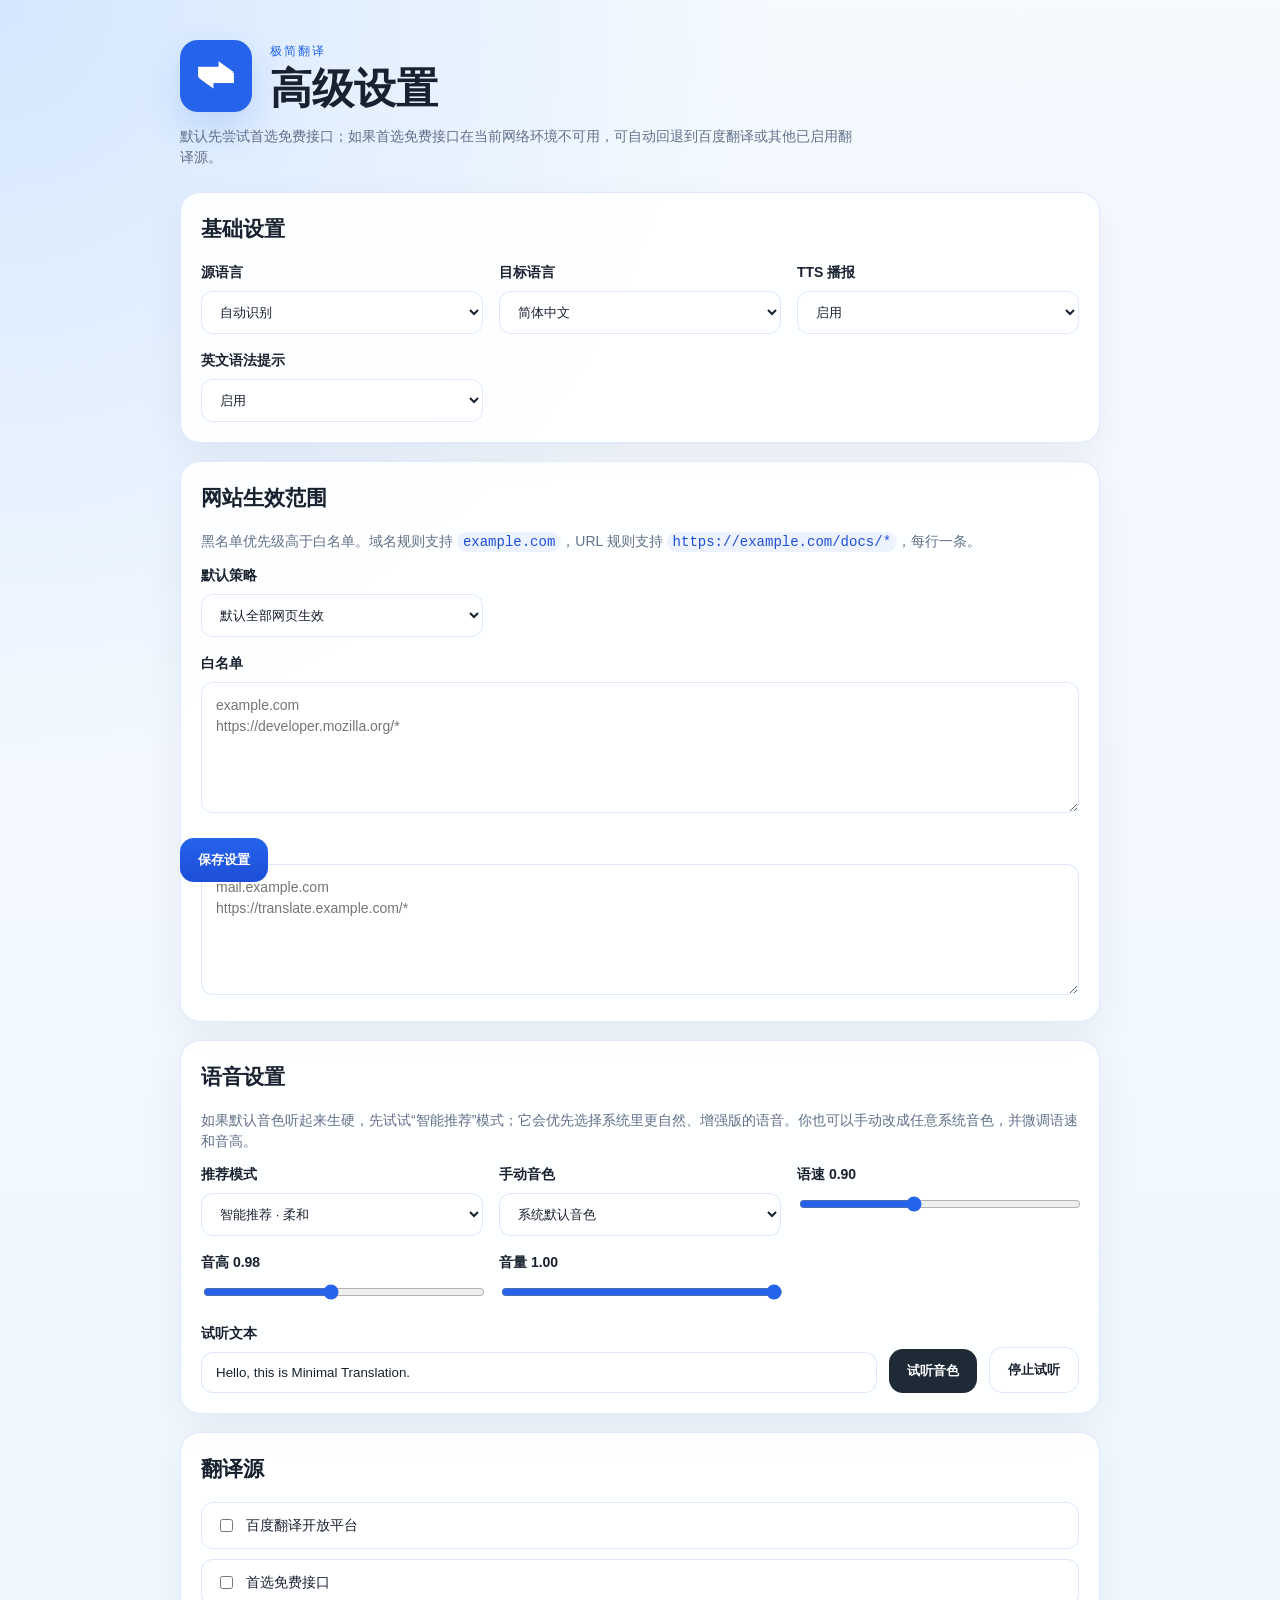
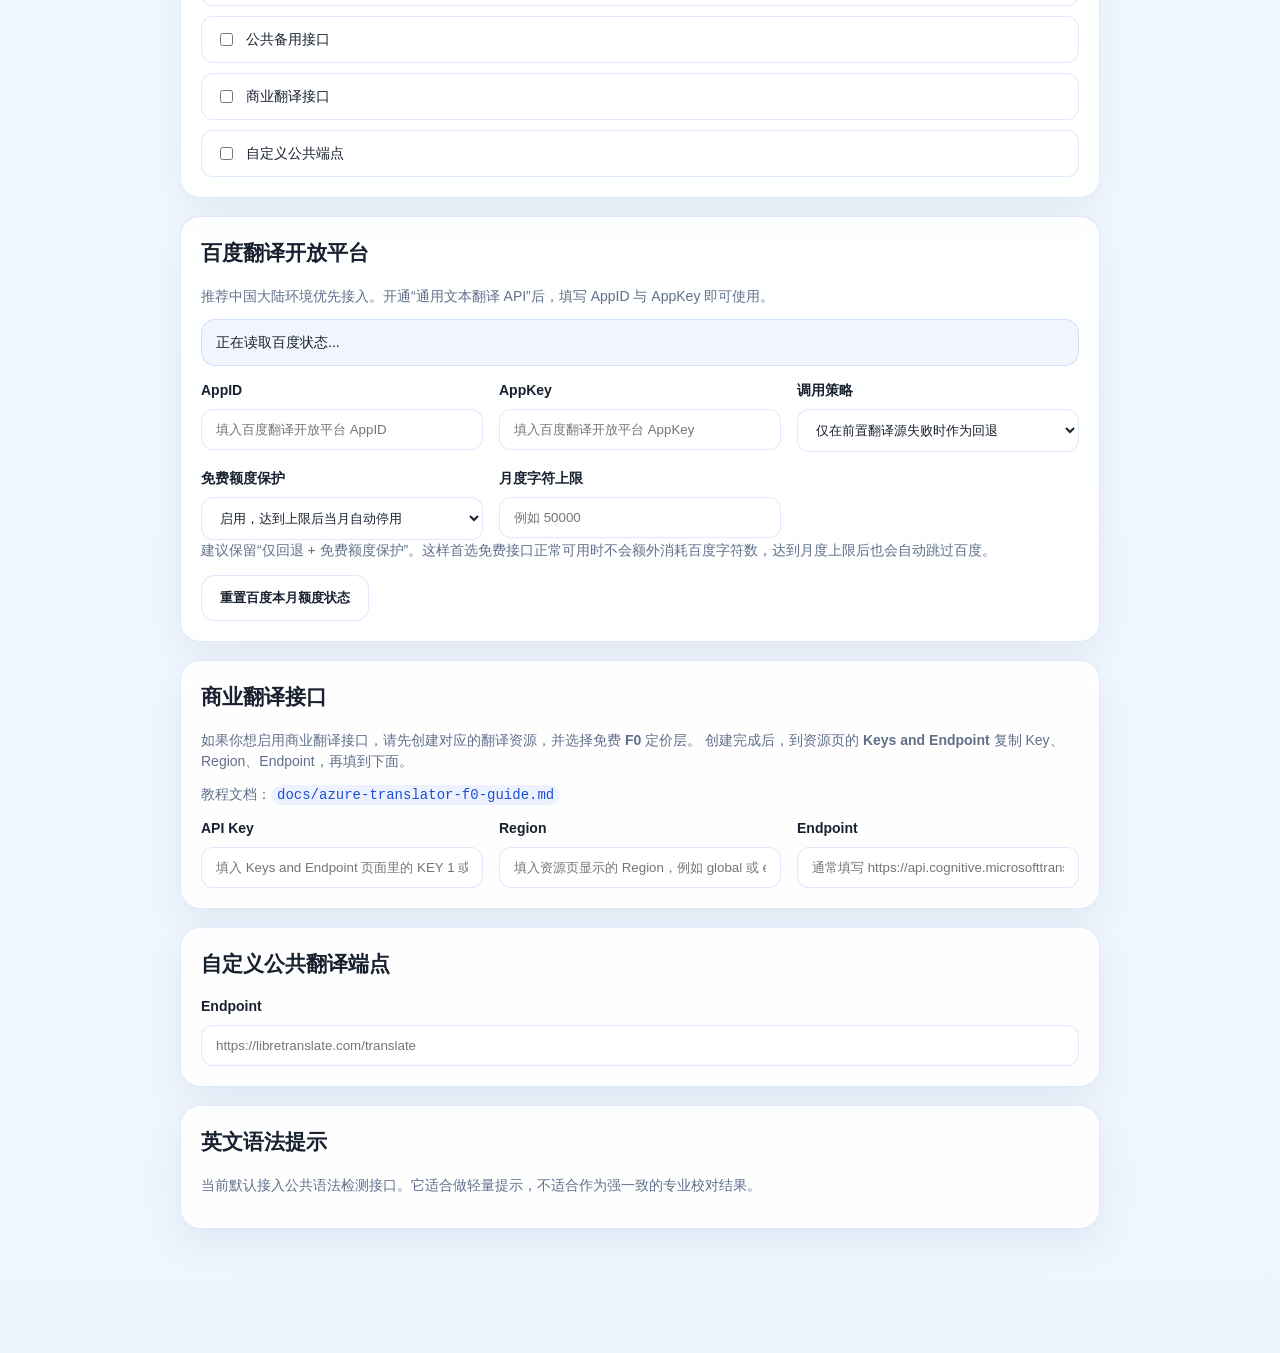
==== options.html @ 75d17de8 "Initial release" ====
<!doctype html>
<html lang="zh-CN">
  <head>
    <meta charset="UTF-8">
    <meta name="viewport" content="width=device-width, initial-scale=1.0">
    <title>极简翻译设置</title>
    <link rel="stylesheet" href="options.css">
  </head>
  <body>
    <main class="page">
      <section class="hero">
        <div class="hero-brand">
          <img class="hero-icon" src="assets/icons/icon-128.png" alt="极简翻译图标">
          <div class="hero-copy">
            <p class="eyebrow">极简翻译</p>
            <h1>高级设置</h1>
          </div>
        </div>
        <p>默认先尝试首选免费接口；如果首选免费接口在当前网络环境不可用，可自动回退到百度翻译或其他已启用翻译源。</p>
      </section>

      <section class="card">
        <h2>基础设置</h2>
        <div class="grid">
          <label class="field">
            <span>源语言</span>
            <select id="sourceLanguage">
              <option value="auto">自动识别</option>
              <option value="en">English</option>
              <option value="zh-CN">简体中文</option>
              <option value="ja">日本语</option>
              <option value="ko">한국어</option>
            </select>
          </label>

          <label class="field">
            <span>目标语言</span>
            <select id="targetLanguage">
              <option value="zh-CN">简体中文</option>
              <option value="en">English</option>
              <option value="ja">日本语</option>
              <option value="ko">한국어</option>
              <option value="fr">Français</option>
            </select>
          </label>

          <label class="field">
            <span>TTS 播报</span>
            <select id="ttsEnabled">
              <option value="true">启用</option>
              <option value="false">禁用</option>
            </select>
          </label>

          <label class="field">
            <span>英文语法提示</span>
            <select id="grammarHintsEnabled">
              <option value="true">启用</option>
              <option value="false">禁用</option>
            </select>
          </label>
        </div>
      </section>

      <section class="card">
        <h2>网站生效范围</h2>
        <p class="hint">
          黑名单优先级高于白名单。域名规则支持 <code>example.com</code>，URL 规则支持 <code>https://example.com/docs/*</code>，每行一条。
        </p>
        <div class="grid">
          <label class="field">
            <span>默认策略</span>
            <select id="siteAccessMode">
              <option value="all">默认全部网页生效</option>
              <option value="whitelist">仅白名单网页生效</option>
            </select>
          </label>
          <label class="field field-full">
            <span>白名单</span>
            <textarea id="siteWhitelist" rows="5" placeholder="example.com&#10;https://developer.mozilla.org/*"></textarea>
          </label>
          <label class="field field-full">
            <span>黑名单</span>
            <textarea id="siteBlacklist" rows="5" placeholder="mail.example.com&#10;https://translate.example.com/*"></textarea>
          </label>
        </div>
      </section>

      <section class="card">
        <h2>语音设置</h2>
        <p class="hint">如果默认音色听起来生硬，先试试“智能推荐”模式；它会优先选择系统里更自然、增强版的语音。你也可以手动改成任意系统音色，并微调语速和音高。</p>
        <div class="grid">
          <label class="field">
            <span>推荐模式</span>
            <select id="ttsVoiceMode">
              <option value="smart_soft">智能推荐 · 柔和</option>
              <option value="smart_natural">智能推荐 · 自然</option>
              <option value="smart_clear">智能推荐 · 清晰</option>
              <option value="smart_deep">智能推荐 · 沉稳</option>
              <option value="manual">手动指定音色</option>
            </select>
          </label>

          <label class="field">
            <span>手动音色</span>
            <select id="ttsVoiceName">
              <option value="">系统默认音色</option>
            </select>
          </label>

          <label class="field">
            <span>语速 <strong id="ttsRateValue">0.90</strong></span>
            <input id="ttsRate" type="range" min="0.7" max="1.2" step="0.01" value="0.90">
          </label>

          <label class="field">
            <span>音高 <strong id="ttsPitchValue">0.98</strong></span>
            <input id="ttsPitch" type="range" min="0.8" max="1.2" step="0.01" value="0.98">
          </label>

          <label class="field">
            <span>音量 <strong id="ttsVolumeValue">1.00</strong></span>
            <input id="ttsVolume" type="range" min="0.4" max="1.0" step="0.01" value="1.00">
          </label>
        </div>

        <div class="preview">
          <label class="field preview-field">
            <span>试听文本</span>
            <input id="ttsPreviewText" type="text" value="Hello, this is Minimal Translation.">
          </label>
          <button id="previewVoice" class="secondary" type="button">试听音色</button>
          <button id="stopPreview" class="ghost" type="button">停止试听</button>
        </div>
      </section>

      <section class="card">
        <h2>翻译源</h2>
        <div class="provider-list">
          <label class="provider"><input id="provider_baidu" type="checkbox"> <span>百度翻译开放平台</span></label>
          <label class="provider"><input id="provider_primary" type="checkbox"> <span>首选免费接口</span></label>
          <label class="provider"><input id="provider_mymemory" type="checkbox"> <span>公共备用接口</span></label>
          <label class="provider"><input id="provider_bing" type="checkbox"> <span>商业翻译接口</span></label>
          <label class="provider"><input id="provider_libre" type="checkbox"> <span>自定义公共端点</span></label>
        </div>
      </section>

      <section class="card">
        <h2>百度翻译开放平台</h2>
        <p class="hint">
          推荐中国大陆环境优先接入。开通“通用文本翻译 API”后，填写 AppID 与 AppKey 即可使用。
        </p>
        <div id="baiduStatus" class="provider-status" aria-live="polite">正在读取百度状态...</div>
        <div class="grid">
          <label class="field">
            <span>AppID</span>
            <input id="baiduAppId" type="text" placeholder="填入百度翻译开放平台 AppID">
          </label>
          <label class="field">
            <span>AppKey</span>
            <input id="baiduAppKey" type="password" placeholder="填入百度翻译开放平台 AppKey">
          </label>
          <label class="field">
            <span>调用策略</span>
            <select id="baiduFallbackOnly">
              <option value="true">仅在前置翻译源失败时作为回退</option>
              <option value="false">与其他翻译源一起参与请求</option>
            </select>
          </label>
          <label class="field">
            <span>免费额度保护</span>
            <select id="baiduFreeLimitEnabled">
              <option value="true">启用，达到上限后当月自动停用</option>
              <option value="false">禁用，由百度平台自行计费</option>
            </select>
          </label>
          <label class="field">
            <span>月度字符上限</span>
            <input id="baiduMonthlyCharacterLimit" type="number" min="1" step="1" placeholder="例如 50000">
          </label>
        </div>
        <p class="hint">
          建议保留“仅回退 + 免费额度保护”。这样首选免费接口正常可用时不会额外消耗百度字符数，达到月度上限后也会自动跳过百度。
        </p>
        <div class="inline-actions">
          <button id="resetBaiduUsage" class="ghost" type="button">重置百度本月额度状态</button>
        </div>
      </section>

      <section class="card">
        <h2>商业翻译接口</h2>
        <p class="hint">
          如果你想启用商业翻译接口，请先创建对应的翻译资源，并选择免费 <strong>F0</strong> 定价层。
          创建完成后，到资源页的 <strong>Keys and Endpoint</strong> 复制 Key、Region、Endpoint，再填到下面。
        </p>
        <p class="hint">
          教程文档：<code>docs/azure-translator-f0-guide.md</code>
        </p>
        <div class="grid">
          <label class="field">
            <span>API Key</span>
            <input id="microsoftApiKey" type="password" placeholder="填入 Keys and Endpoint 页面里的 KEY 1 或 KEY 2">
          </label>
          <label class="field">
            <span>Region</span>
            <input id="microsoftRegion" type="text" placeholder="填入资源页显示的 Region，例如 global 或 eastasia">
          </label>
          <label class="field">
            <span>Endpoint</span>
            <input id="microsoftEndpoint" type="url" placeholder="通常填写 https://api.cognitive.microsofttranslator.com">
          </label>
        </div>
      </section>

      <section class="card">
        <h2>自定义公共翻译端点</h2>
        <label class="field">
          <span>Endpoint</span>
          <input id="libreEndpoint" type="url" placeholder="https://libretranslate.com/translate">
        </label>
      </section>

      <section class="card">
        <h2>英文语法提示</h2>
        <p class="hint">
          当前默认接入公共语法检测接口。它适合做轻量提示，不适合作为强一致的专业校对结果。
        </p>
      </section>

      <div class="actions">
        <button id="saveButton" class="primary">保存设置</button>
        <span id="status" class="status"></span>
      </div>
    </main>
    <script type="module" src="options.js"></script>
  </body>
</html>
---- options.css ----
:root {
  color-scheme: light;
  --bg: #eef5ff;
  --panel: rgba(255, 255, 255, 0.9);
  --line: rgba(37, 99, 235, 0.14);
  --text: #18212f;
  --muted: #60708a;
  --accent: #2563eb;
  --accent-2: #1d4ed8;
}

* {
  box-sizing: border-box;
}

body {
  margin: 0;
  font: 14px/1.5 -apple-system, BlinkMacSystemFont, "Segoe UI", sans-serif;
  color: var(--text);
  background:
    radial-gradient(circle at top left, rgba(96, 165, 250, 0.22), transparent 24%),
    linear-gradient(180deg, #f5faff 0%, var(--bg) 100%);
}

.page {
  max-width: 960px;
  margin: 0 auto;
  padding: 40px 20px 64px;
}

.hero {
  margin-bottom: 24px;
}

.hero-brand {
  display: flex;
  align-items: center;
  gap: 18px;
  margin-bottom: 12px;
}

.hero-icon {
  width: 72px;
  height: 72px;
  border-radius: 18px;
  box-shadow: 0 16px 36px rgba(37, 99, 235, 0.18);
  flex-shrink: 0;
}

.hero-copy {
  min-width: 0;
}

.eyebrow {
  margin: 0 0 8px;
  font-size: 12px;
  letter-spacing: 0.16em;
  text-transform: uppercase;
  color: var(--accent);
}

h1 {
  margin: 0;
  font-size: 42px;
  line-height: 1;
}

h2 {
  margin-top: 0;
}

.hero p:last-child {
  max-width: 680px;
  color: var(--muted);
}

.card {
  margin-bottom: 18px;
  padding: 20px;
  border: 1px solid var(--line);
  border-radius: 20px;
  background: var(--panel);
  box-shadow: 0 14px 40px rgba(17, 24, 39, 0.06);
}

.grid {
  display: grid;
  grid-template-columns: repeat(auto-fit, minmax(240px, 1fr));
  gap: 16px;
}

.field span {
  display: block;
  margin-bottom: 8px;
  font-weight: 600;
}

.field input,
.field select,
.field textarea {
  width: 100%;
  border: 1px solid var(--line);
  border-radius: 12px;
  padding: 12px 14px;
  background: #ffffff;
  color: var(--text);
}

.field textarea {
  min-height: 120px;
  resize: vertical;
  font: inherit;
}

.field input[type="range"] {
  padding: 0;
  accent-color: var(--accent);
}

.field-full {
  grid-column: 1 / -1;
}

.provider-list {
  display: grid;
  gap: 10px;
}

.hint {
  margin: 0 0 12px;
  color: var(--muted);
}

.hint code {
  padding: 2px 6px;
  border-radius: 999px;
  background: rgba(37, 99, 235, 0.08);
  color: var(--accent-2);
}

.provider {
  display: flex;
  align-items: center;
  gap: 10px;
  padding: 12px 14px;
  border-radius: 12px;
  background: #ffffff;
  border: 1px solid var(--line);
}

.provider-status {
  margin: 0 0 14px;
  padding: 12px 14px;
  border-radius: 14px;
  border: 1px solid var(--line);
  background: rgba(37, 99, 235, 0.06);
  color: var(--text);
}

.provider-status[data-level="ready"] {
  background: rgba(16, 185, 129, 0.08);
  border-color: rgba(16, 185, 129, 0.18);
}

.provider-status[data-level="warning"] {
  background: rgba(245, 158, 11, 0.1);
  border-color: rgba(245, 158, 11, 0.2);
}

.provider-status-title {
  font-weight: 700;
}

.provider-status-meta {
  margin-top: 6px;
  color: var(--muted);
  font-size: 13px;
}

.actions {
  display: flex;
  align-items: center;
  gap: 14px;
  position: sticky;
  bottom: 18px;
  z-index: 10;
}

.preview {
  display: flex;
  align-items: end;
  gap: 12px;
  margin-top: 16px;
}

.inline-actions {
  display: flex;
  gap: 12px;
  margin-top: 14px;
}

.preview-field {
  flex: 1;
}

.primary {
  border: 0;
  border-radius: 14px;
  padding: 13px 18px;
  background: linear-gradient(180deg, var(--accent) 0%, var(--accent-2) 100%);
  color: #ffffff;
  font-weight: 700;
  cursor: pointer;
}

.secondary,
.ghost {
  border-radius: 14px;
  padding: 13px 18px;
  cursor: pointer;
  font-weight: 700;
}

.secondary {
  border: 0;
  background: #1f2a37;
  color: #ffffff;
}

.ghost {
  border: 1px solid var(--line);
  background: rgba(255, 255, 255, 0.88);
  color: var(--text);
}

.status {
  margin-left: auto;
  padding: 10px 14px;
  border-radius: 999px;
  border: 1px solid transparent;
  background: rgba(24, 33, 47, 0.08);
  color: var(--text);
  box-shadow: 0 12px 30px rgba(15, 23, 42, 0.1);
  opacity: 0;
  transform: translateY(8px) scale(0.96);
  pointer-events: none;
  transition: opacity 0.2s ease, transform 0.24s ease, background-color 0.2s ease, border-color 0.2s ease;
}

.status[data-state="success"] {
  background: rgba(16, 185, 129, 0.12);
  border-color: rgba(16, 185, 129, 0.24);
  color: #0f766e;
}

.status[data-state="error"] {
  background: rgba(239, 68, 68, 0.12);
  border-color: rgba(239, 68, 68, 0.22);
  color: #b91c1c;
}

.status[data-visible="true"] {
  opacity: 1;
  transform: translateY(0) scale(1);
  animation: status-pop 0.28s ease;
}

@keyframes status-pop {
  0% {
    opacity: 0;
    transform: translateY(10px) scale(0.92);
  }
  65% {
    opacity: 1;
    transform: translateY(-2px) scale(1.02);
  }
  100% {
    opacity: 1;
    transform: translateY(0) scale(1);
  }
}

@media (max-width: 640px) {
  .page {
    padding-top: 28px;
  }

  h1 {
    font-size: 30px;
  }

  .actions {
    flex-direction: column;
    align-items: stretch;
    position: static;
  }

  .preview {
    flex-direction: column;
    align-items: stretch;
  }

  .hero-brand {
    align-items: flex-start;
  }

  .hero-icon {
    width: 60px;
    height: 60px;
  }

  .status {
    margin-left: 0;
  }
}
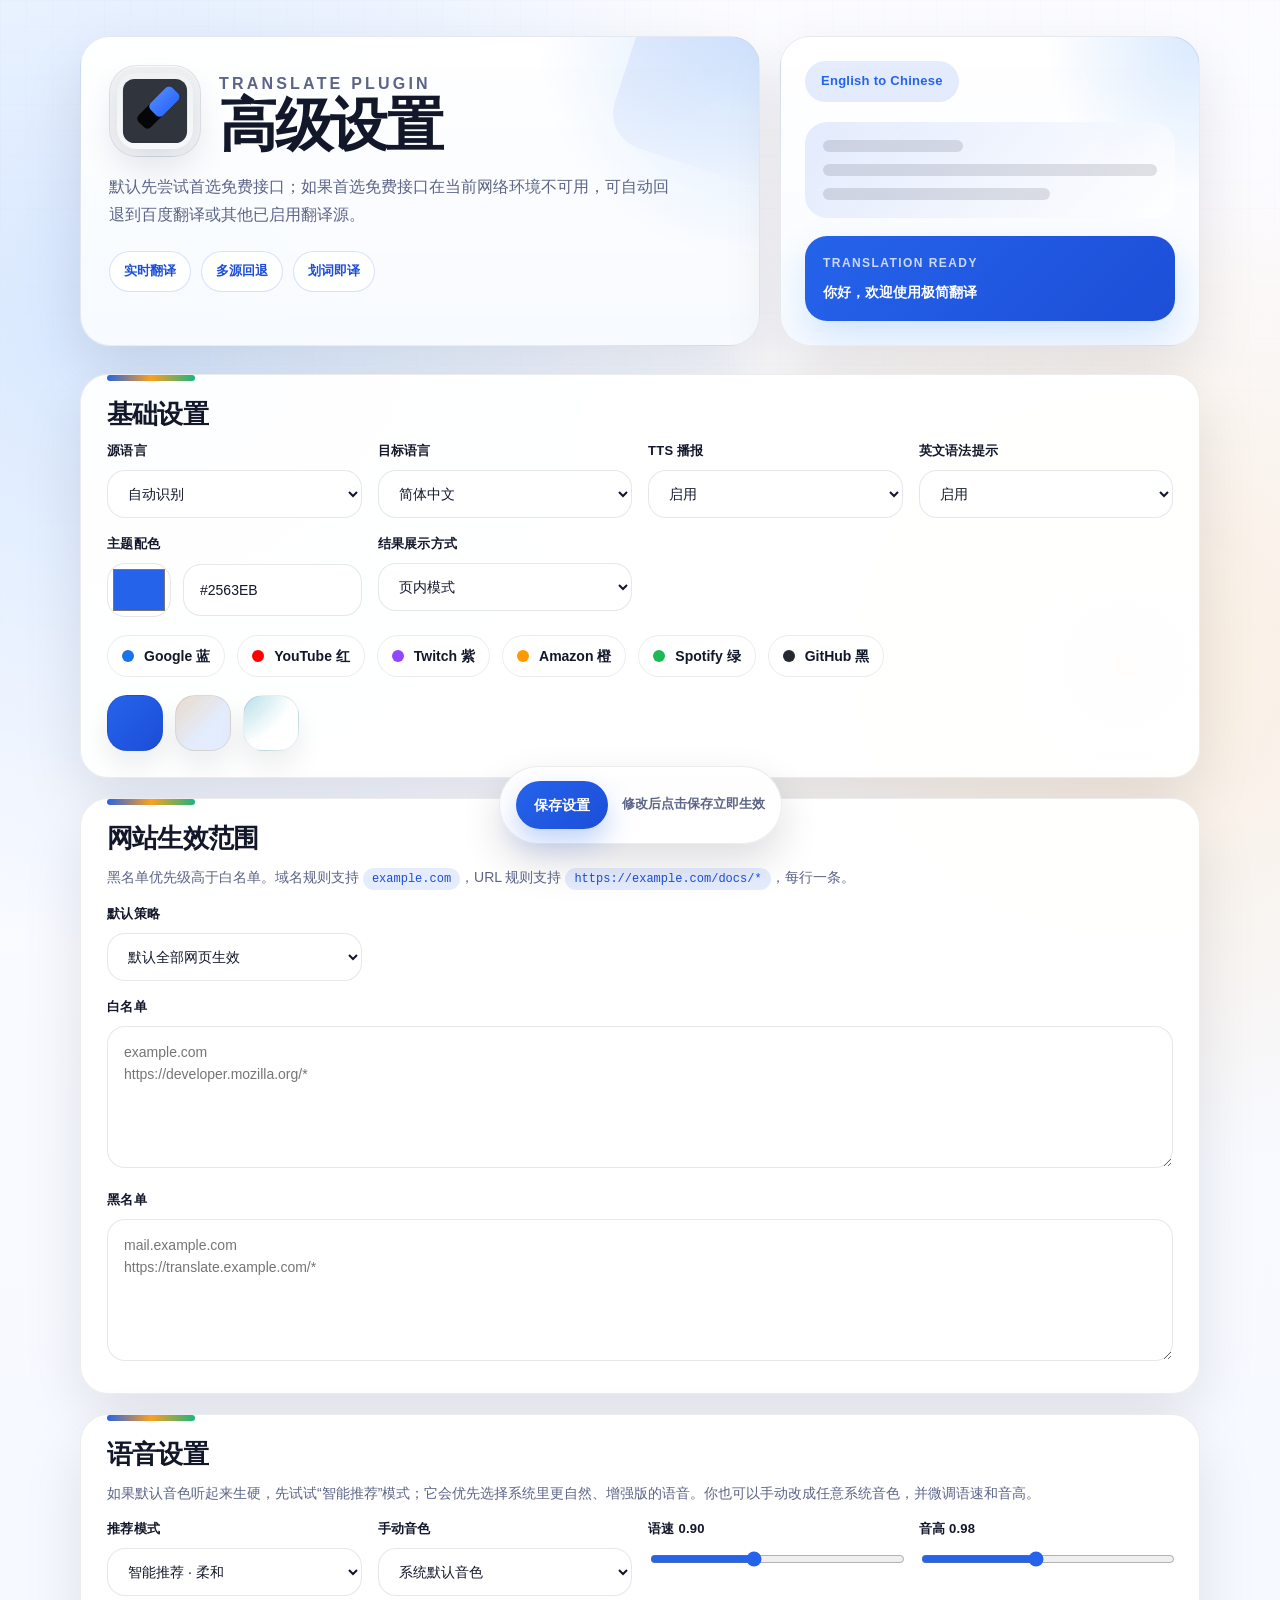
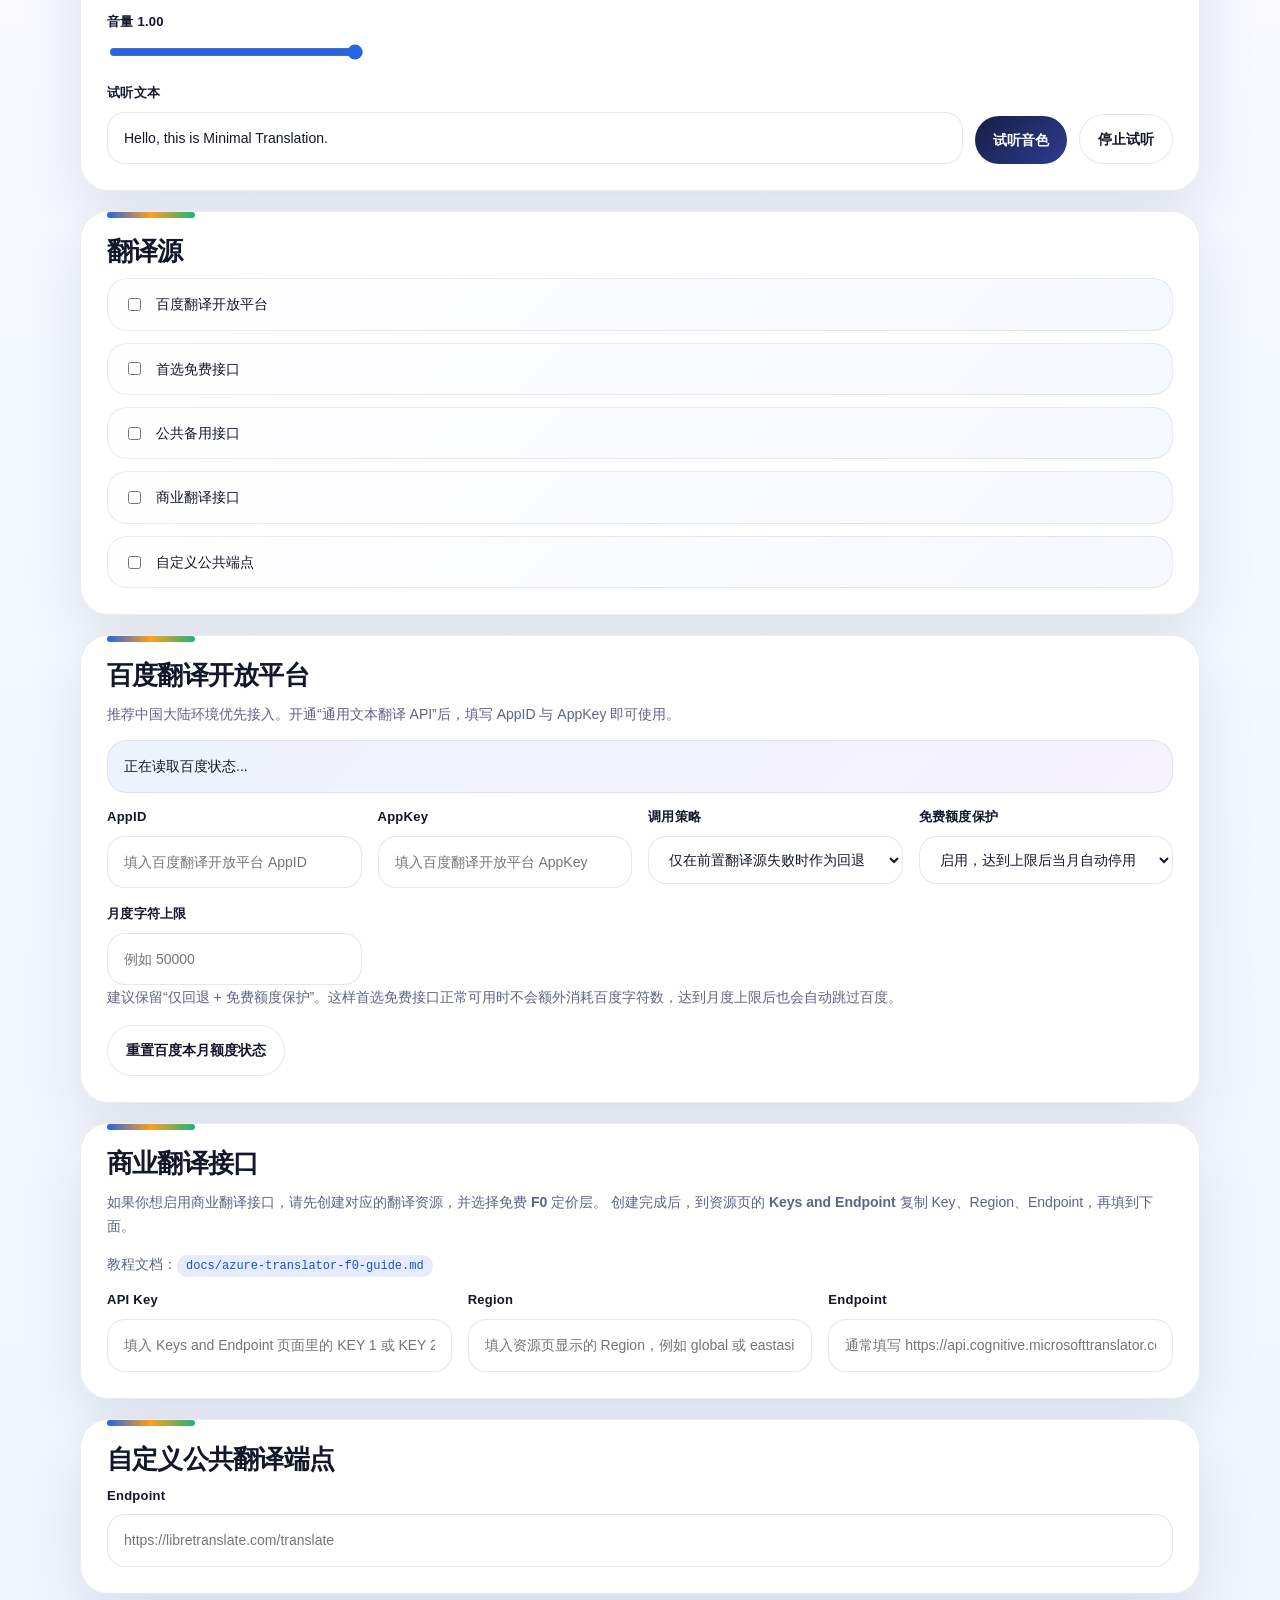
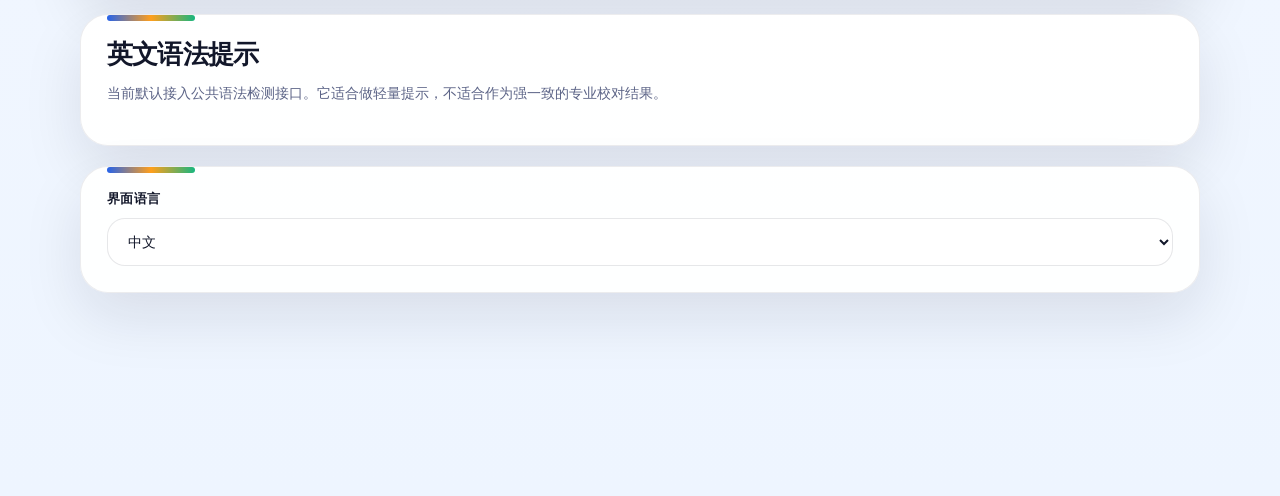
==== commit ad0cb5a7: "Refine extension UI and inline display flow" ====
--- a/options.html
+++ b/options.html
@@ -9,21 +9,46 @@
   <body>
     <main class="page">
       <section class="hero">
-        <div class="hero-brand">
-          <img class="hero-icon" src="assets/icons/icon-128.png" alt="极简翻译图标">
-          <div class="hero-copy">
-            <p class="eyebrow">极简翻译</p>
-            <h1>高级设置</h1>
+        <div class="hero-main">
+          <div class="hero-copy-block">
+            <div class="hero-brand">
+              <div class="hero-icon-shell">
+                <img class="hero-icon" src="assets/icon.svg" alt="极简翻译图标">
+              </div>
+              <div class="hero-copy">
+                <p id="heroEyebrow" class="eyebrow">Translate Plugin</p>
+                <h1 id="pageTitle">高级设置</h1>
+              </div>
+            </div>
+            <p id="heroDescription">默认先尝试首选免费接口；如果首选免费接口在当前网络环境不可用，可自动回退到百度翻译或其他已启用翻译源。</p>
+            <div class="hero-tags">
+              <span id="heroTagRealtime" class="hero-tag">实时翻译</span>
+              <span id="heroTagFallback" class="hero-tag">多源回退</span>
+              <span id="heroTagInline" class="hero-tag">划词即译</span>
+            </div>
           </div>
-        </div>
-        <p>默认先尝试首选免费接口；如果首选免费接口在当前网络环境不可用，可自动回退到百度翻译或其他已启用翻译源。</p>
-      </section>
-
-      <section class="card">
-        <h2>基础设置</h2>
-        <div class="grid">
-          <label class="field">
-            <span>源语言</span>
+          <div class="hero-preview-card" aria-hidden="true">
+            <div class="hero-preview-top">
+              <span id="heroPreviewDirection" class="hero-preview-direction">English to Chinese</span>
+            </div>
+            <div class="hero-preview-body">
+              <div class="hero-preview-line short"></div>
+              <div class="hero-preview-line"></div>
+              <div class="hero-preview-line medium"></div>
+            </div>
+            <div class="hero-preview-translation">
+              <span id="heroPreviewKicker" class="hero-preview-kicker">Translation ready</span>
+              <strong id="heroPreviewText">你好，欢迎使用极简翻译</strong>
+            </div>
+          </div>
+        </div>
+      </section>
+
+      <section class="card">
+        <h2 id="sectionBasicTitle">基础设置</h2>
+        <div class="grid">
+          <label class="field">
+            <span id="labelSourceLanguage">源语言</span>
             <select id="sourceLanguage">
               <option value="auto">自动识别</option>
               <option value="en">English</option>
@@ -34,7 +59,7 @@
           </label>
 
           <label class="field">
-            <span>目标语言</span>
+            <span id="labelTargetLanguage">目标语言</span>
             <select id="targetLanguage">
               <option value="zh-CN">简体中文</option>
               <option value="en">English</option>
@@ -45,7 +70,7 @@
           </label>
 
           <label class="field">
-            <span>TTS 播报</span>
+            <span id="labelTtsEnabled">TTS 播报</span>
             <select id="ttsEnabled">
               <option value="true">启用</option>
               <option value="false">禁用</option>
@@ -53,45 +78,92 @@
           </label>
 
           <label class="field">
-            <span>英文语法提示</span>
+            <span id="labelGrammarHints">英文语法提示</span>
             <select id="grammarHintsEnabled">
               <option value="true">启用</option>
               <option value="false">禁用</option>
             </select>
           </label>
-        </div>
-      </section>
-
-      <section class="card">
-        <h2>网站生效范围</h2>
-        <p class="hint">
+
+          <label class="field">
+            <span id="labelThemeColor">主题配色</span>
+            <div class="color-field">
+              <input id="themeColor" type="color" value="#2563eb">
+              <input id="themeColorText" type="text" value="#2563EB" placeholder="#2563EB" spellcheck="false" autocomplete="off">
+            </div>
+          </label>
+
+          <label class="field">
+            <span id="labelResultDisplayMode">结果展示方式</span>
+            <select id="resultDisplayMode">
+              <option value="inline">页内模式</option>
+              <option value="split">分隔模式</option>
+            </select>
+          </label>
+        </div>
+        <div class="preset-strip" aria-label="推荐配色方案">
+          <button class="preset-chip" type="button" data-theme-color="#1A73E8">
+            <span class="preset-dot" style="--preset-color:#1A73E8;"></span>
+            Google 蓝
+          </button>
+          <button class="preset-chip" type="button" data-theme-color="#FF0000">
+            <span class="preset-dot" style="--preset-color:#FF0000;"></span>
+            YouTube 红
+          </button>
+          <button class="preset-chip" type="button" data-theme-color="#9146FF">
+            <span class="preset-dot" style="--preset-color:#9146FF;"></span>
+            Twitch 紫
+          </button>
+          <button class="preset-chip" type="button" data-theme-color="#FF9900">
+            <span class="preset-dot" style="--preset-color:#FF9900;"></span>
+            Amazon 橙
+          </button>
+          <button class="preset-chip" type="button" data-theme-color="#1DB954">
+            <span class="preset-dot" style="--preset-color:#1DB954;"></span>
+            Spotify 绿
+          </button>
+          <button class="preset-chip" type="button" data-theme-color="#24292F">
+            <span class="preset-dot" style="--preset-color:#24292F;"></span>
+            GitHub 黑
+          </button>
+        </div>
+        <div class="theme-preview" aria-hidden="true">
+          <div class="theme-swatch" data-theme-swatch="accent"></div>
+          <div class="theme-swatch" data-theme-swatch="soft"></div>
+          <div class="theme-swatch" data-theme-swatch="surface"></div>
+        </div>
+      </section>
+
+      <section class="card">
+        <h2 id="sectionSiteRulesTitle">网站生效范围</h2>
+        <p id="siteRulesHint" class="hint">
           黑名单优先级高于白名单。域名规则支持 <code>example.com</code>，URL 规则支持 <code>https://example.com/docs/*</code>，每行一条。
         </p>
         <div class="grid">
           <label class="field">
-            <span>默认策略</span>
+            <span id="labelSiteAccessMode">默认策略</span>
             <select id="siteAccessMode">
               <option value="all">默认全部网页生效</option>
               <option value="whitelist">仅白名单网页生效</option>
             </select>
           </label>
           <label class="field field-full">
-            <span>白名单</span>
+            <span id="labelSiteWhitelist">白名单</span>
             <textarea id="siteWhitelist" rows="5" placeholder="example.com&#10;https://developer.mozilla.org/*"></textarea>
           </label>
           <label class="field field-full">
-            <span>黑名单</span>
+            <span id="labelSiteBlacklist">黑名单</span>
             <textarea id="siteBlacklist" rows="5" placeholder="mail.example.com&#10;https://translate.example.com/*"></textarea>
           </label>
         </div>
       </section>
 
       <section class="card">
-        <h2>语音设置</h2>
-        <p class="hint">如果默认音色听起来生硬，先试试“智能推荐”模式；它会优先选择系统里更自然、增强版的语音。你也可以手动改成任意系统音色，并微调语速和音高。</p>
-        <div class="grid">
-          <label class="field">
-            <span>推荐模式</span>
+        <h2 id="sectionVoiceTitle">语音设置</h2>
+        <p id="voiceHint" class="hint">如果默认音色听起来生硬，先试试“智能推荐”模式；它会优先选择系统里更自然、增强版的语音。你也可以手动改成任意系统音色，并微调语速和音高。</p>
+        <div class="grid">
+          <label class="field">
+            <span id="labelTtsVoiceMode">推荐模式</span>
             <select id="ttsVoiceMode">
               <option value="smart_soft">智能推荐 · 柔和</option>
               <option value="smart_natural">智能推荐 · 自然</option>
@@ -102,31 +174,31 @@
           </label>
 
           <label class="field">
-            <span>手动音色</span>
+            <span id="labelTtsVoiceName">手动音色</span>
             <select id="ttsVoiceName">
               <option value="">系统默认音色</option>
             </select>
           </label>
 
           <label class="field">
-            <span>语速 <strong id="ttsRateValue">0.90</strong></span>
+            <span><span id="labelTtsRate">语速</span> <strong id="ttsRateValue">0.90</strong></span>
             <input id="ttsRate" type="range" min="0.7" max="1.2" step="0.01" value="0.90">
           </label>
 
           <label class="field">
-            <span>音高 <strong id="ttsPitchValue">0.98</strong></span>
+            <span><span id="labelTtsPitch">音高</span> <strong id="ttsPitchValue">0.98</strong></span>
             <input id="ttsPitch" type="range" min="0.8" max="1.2" step="0.01" value="0.98">
           </label>
 
           <label class="field">
-            <span>音量 <strong id="ttsVolumeValue">1.00</strong></span>
+            <span><span id="labelTtsVolume">音量</span> <strong id="ttsVolumeValue">1.00</strong></span>
             <input id="ttsVolume" type="range" min="0.4" max="1.0" step="0.01" value="1.00">
           </label>
         </div>
 
         <div class="preview">
           <label class="field preview-field">
-            <span>试听文本</span>
+            <span id="labelTtsPreviewText">试听文本</span>
             <input id="ttsPreviewText" type="text" value="Hello, this is Minimal Translation.">
           </label>
           <button id="previewVoice" class="secondary" type="button">试听音色</button>
@@ -135,19 +207,19 @@
       </section>
 
       <section class="card">
-        <h2>翻译源</h2>
+        <h2 id="sectionProvidersTitle">翻译源</h2>
         <div class="provider-list">
-          <label class="provider"><input id="provider_baidu" type="checkbox"> <span>百度翻译开放平台</span></label>
-          <label class="provider"><input id="provider_primary" type="checkbox"> <span>首选免费接口</span></label>
-          <label class="provider"><input id="provider_mymemory" type="checkbox"> <span>公共备用接口</span></label>
-          <label class="provider"><input id="provider_bing" type="checkbox"> <span>商业翻译接口</span></label>
-          <label class="provider"><input id="provider_libre" type="checkbox"> <span>自定义公共端点</span></label>
-        </div>
-      </section>
-
-      <section class="card">
-        <h2>百度翻译开放平台</h2>
-        <p class="hint">
+          <label class="provider"><input id="provider_baidu" type="checkbox"> <span id="providerBaiduLabel">百度翻译开放平台</span></label>
+          <label class="provider"><input id="provider_primary" type="checkbox"> <span id="providerPrimaryLabel">首选免费接口</span></label>
+          <label class="provider"><input id="provider_mymemory" type="checkbox"> <span id="providerMymemoryLabel">公共备用接口</span></label>
+          <label class="provider"><input id="provider_bing" type="checkbox"> <span id="providerBingLabel">商业翻译接口</span></label>
+          <label class="provider"><input id="provider_libre" type="checkbox"> <span id="providerLibreLabel">自定义公共端点</span></label>
+        </div>
+      </section>
+
+      <section class="card">
+        <h2 id="sectionBaiduTitle">百度翻译开放平台</h2>
+        <p id="baiduHintPrimary" class="hint">
           推荐中国大陆环境优先接入。开通“通用文本翻译 API”后，填写 AppID 与 AppKey 即可使用。
         </p>
         <div id="baiduStatus" class="provider-status" aria-live="polite">正在读取百度状态...</div>
@@ -161,25 +233,25 @@
             <input id="baiduAppKey" type="password" placeholder="填入百度翻译开放平台 AppKey">
           </label>
           <label class="field">
-            <span>调用策略</span>
+            <span id="labelBaiduFallbackOnly">调用策略</span>
             <select id="baiduFallbackOnly">
               <option value="true">仅在前置翻译源失败时作为回退</option>
               <option value="false">与其他翻译源一起参与请求</option>
             </select>
           </label>
           <label class="field">
-            <span>免费额度保护</span>
+            <span id="labelBaiduFreeLimitEnabled">免费额度保护</span>
             <select id="baiduFreeLimitEnabled">
               <option value="true">启用，达到上限后当月自动停用</option>
               <option value="false">禁用，由百度平台自行计费</option>
             </select>
           </label>
           <label class="field">
-            <span>月度字符上限</span>
+            <span id="labelBaiduMonthlyCharacterLimit">月度字符上限</span>
             <input id="baiduMonthlyCharacterLimit" type="number" min="1" step="1" placeholder="例如 50000">
           </label>
         </div>
-        <p class="hint">
+        <p id="baiduHintSecondary" class="hint">
           建议保留“仅回退 + 免费额度保护”。这样首选免费接口正常可用时不会额外消耗百度字符数，达到月度上限后也会自动跳过百度。
         </p>
         <div class="inline-actions">
@@ -188,12 +260,12 @@
       </section>
 
       <section class="card">
-        <h2>商业翻译接口</h2>
-        <p class="hint">
+        <h2 id="sectionMicrosoftTitle">商业翻译接口</h2>
+        <p id="microsoftHintPrimary" class="hint">
           如果你想启用商业翻译接口，请先创建对应的翻译资源，并选择免费 <strong>F0</strong> 定价层。
           创建完成后，到资源页的 <strong>Keys and Endpoint</strong> 复制 Key、Region、Endpoint，再填到下面。
         </p>
-        <p class="hint">
+        <p id="microsoftHintSecondary" class="hint">
           教程文档：<code>docs/azure-translator-f0-guide.md</code>
         </p>
         <div class="grid">
@@ -213,7 +285,7 @@
       </section>
 
       <section class="card">
-        <h2>自定义公共翻译端点</h2>
+        <h2 id="sectionLibreTitle">自定义公共翻译端点</h2>
         <label class="field">
           <span>Endpoint</span>
           <input id="libreEndpoint" type="url" placeholder="https://libretranslate.com/translate">
@@ -221,14 +293,29 @@
       </section>
 
       <section class="card">
-        <h2>英文语法提示</h2>
-        <p class="hint">
+        <h2 id="sectionGrammarTitle">英文语法提示</h2>
+        <p id="grammarHintDescription" class="hint">
           当前默认接入公共语法检测接口。它适合做轻量提示，不适合作为强一致的专业校对结果。
         </p>
       </section>
 
+      <section class="card card-compact">
+        <div class="grid">
+          <label class="field">
+            <span id="labelUiLanguage">界面语言</span>
+            <select id="uiLanguage">
+              <option value="zh-CN">中文</option>
+              <option value="en">English</option>
+            </select>
+          </label>
+        </div>
+      </section>
+
       <div class="actions">
-        <button id="saveButton" class="primary">保存设置</button>
+        <div class="actions-inner">
+          <button id="saveButton" class="primary">保存设置</button>
+          <span id="statusCopy" class="status-copy">修改后点击保存立即生效</span>
+        </div>
         <span id="status" class="status"></span>
       </div>
     </main>
--- a/options.css
+++ b/options.css
@@ -1,12 +1,18 @@
 :root {
   color-scheme: light;
   --bg: #eef5ff;
-  --panel: rgba(255, 255, 255, 0.9);
-  --line: rgba(37, 99, 235, 0.14);
-  --text: #18212f;
-  --muted: #60708a;
+  --panel: rgba(255, 255, 255, 0.94);
+  --line: rgba(37, 99, 235, 0.18);
+  --text: #12172a;
+  --muted: #5c6487;
   --accent: #2563eb;
   --accent-2: #1d4ed8;
+  --accent-soft: rgba(37, 99, 235, 0.12);
+  --accent-glow: rgba(96, 165, 250, 0.24);
+  --orange: #ff9f1c;
+  --green: #18b67f;
+  --purple: #8b5cf6;
+  --shadow: 0 24px 60px rgba(18, 23, 42, 0.1);
 }
 
 * {
@@ -15,36 +21,99 @@
 
 body {
   margin: 0;
-  font: 14px/1.5 -apple-system, BlinkMacSystemFont, "Segoe UI", sans-serif;
+  font: 14px/1.6 "Avenir Next", "Segoe UI", "PingFang SC", "Noto Sans SC", sans-serif;
   color: var(--text);
   background:
-    radial-gradient(circle at top left, rgba(96, 165, 250, 0.22), transparent 24%),
-    linear-gradient(180deg, #f5faff 0%, var(--bg) 100%);
+    radial-gradient(circle at 10% 8%, var(--accent-glow), transparent 18%),
+    radial-gradient(circle at 88% 18%, rgba(255, 159, 28, 0.14), transparent 16%),
+    linear-gradient(180deg, #fcfcff 0%, var(--bg) 100%);
+}
+
+body::before {
+  content: "";
+  position: fixed;
+  inset: 0;
+  pointer-events: none;
+  background-image:
+    linear-gradient(rgba(37, 99, 235, 0.035) 1px, transparent 1px),
+    linear-gradient(90deg, rgba(37, 99, 235, 0.035) 1px, transparent 1px);
+  background-size: 26px 26px;
+  mask-image: linear-gradient(180deg, rgba(0, 0, 0, 0.4), transparent 82%);
 }
 
 .page {
-  max-width: 960px;
+  position: relative;
+  max-width: 1160px;
   margin: 0 auto;
-  padding: 40px 20px 64px;
+  padding: 36px 20px 72px;
 }
 
 .hero {
-  margin-bottom: 24px;
+  margin-bottom: 28px;
+}
+
+.hero-main {
+  display: grid;
+  grid-template-columns: minmax(0, 1.2fr) minmax(300px, 420px);
+  gap: 20px;
+  align-items: stretch;
+}
+
+.hero-copy-block,
+.hero-preview-card {
+  position: relative;
+  border-radius: 30px;
+  overflow: hidden;
+  box-shadow: var(--shadow);
+}
+
+.hero-copy-block {
+  padding: 28px;
+  color: var(--text);
+  background:
+    radial-gradient(circle at top right, var(--accent-glow), transparent 30%),
+    linear-gradient(180deg, rgba(255, 255, 255, 0.96) 0%, rgba(247, 250, 255, 0.98) 100%);
+  border: 1px solid rgba(17, 24, 39, 0.08);
+}
+
+.hero-copy-block::after {
+  content: "";
+  position: absolute;
+  right: -48px;
+  top: -48px;
+  width: 180px;
+  height: 180px;
+  border-radius: 36px;
+  transform: rotate(18deg);
+  background:
+    linear-gradient(135deg, var(--accent-soft), rgba(255, 255, 255, 0.02));
 }
 
 .hero-brand {
   display: flex;
   align-items: center;
   gap: 18px;
-  margin-bottom: 12px;
+  margin-bottom: 16px;
+}
+
+.hero-icon-shell {
+  display: inline-flex;
+  align-items: center;
+  justify-content: center;
+  width: 92px;
+  height: 92px;
+  border-radius: 28px;
+  background: linear-gradient(180deg, rgba(17, 24, 39, 0.06) 0%, rgba(17, 24, 39, 0.02) 100%);
+  border: 1px solid rgba(17, 24, 39, 0.08);
+  box-shadow: inset 0 1px 0 rgba(255, 255, 255, 0.7);
+  flex-shrink: 0;
 }
 
 .hero-icon {
-  width: 72px;
-  height: 72px;
-  border-radius: 18px;
-  box-shadow: 0 16px 36px rgba(37, 99, 235, 0.18);
-  flex-shrink: 0;
+  width: 76px;
+  height: 76px;
+  border-radius: 20px;
+  box-shadow: 0 16px 36px rgba(7, 16, 52, 0.12);
 }
 
 .hero-copy {
@@ -52,35 +121,144 @@
 }
 
 .eyebrow {
-  margin: 0 0 8px;
+  margin: 0 0 10px;
   font-size: 12px;
-  letter-spacing: 0.16em;
+  font-weight: 700;
+  letter-spacing: 0.2em;
   text-transform: uppercase;
   color: var(--accent);
 }
 
 h1 {
   margin: 0;
-  font-size: 42px;
+  font-size: 58px;
+  line-height: 0.94;
+  letter-spacing: -0.04em;
+}
+
+h2 {
+  margin: 0 0 14px;
+  font-size: 26px;
   line-height: 1;
-}
-
-h2 {
-  margin-top: 0;
-}
-
-.hero p:last-child {
-  max-width: 680px;
+  letter-spacing: -0.03em;
+}
+
+.hero-copy-block p:last-of-type {
+  position: relative;
+  z-index: 1;
+  max-width: 560px;
+  margin: 0;
+  font-size: 16px;
+  line-height: 1.75;
   color: var(--muted);
 }
 
+.hero-tags {
+  position: relative;
+  z-index: 1;
+  display: flex;
+  flex-wrap: wrap;
+  gap: 10px;
+  margin-top: 22px;
+}
+
+.hero-tag {
+  padding: 9px 14px;
+  border-radius: 999px;
+  border: 1px solid var(--line);
+  background: rgba(255, 255, 255, 0.82);
+  backdrop-filter: blur(10px);
+  font-size: 13px;
+  font-weight: 700;
+  color: var(--accent-2);
+}
+
+.hero-preview-card {
+  padding: 24px;
+  background:
+    radial-gradient(circle at top right, var(--accent-glow), transparent 30%),
+    linear-gradient(180deg, rgba(255, 255, 255, 0.96) 0%, rgba(248, 251, 255, 0.98) 100%);
+  border: 1px solid rgba(17, 24, 39, 0.08);
+}
+
+.hero-preview-top {
+  display: inline-flex;
+  align-items: center;
+  padding: 10px 16px;
+  border-radius: 999px;
+  background: var(--accent-soft);
+  color: var(--accent);
+  font-size: 13px;
+  font-weight: 800;
+  letter-spacing: 0.02em;
+}
+
+.hero-preview-body {
+  margin-top: 20px;
+  padding: 18px;
+  border-radius: 22px;
+  background:
+    linear-gradient(135deg, var(--accent-soft), rgba(255, 255, 255, 0.94));
+}
+
+.hero-preview-line {
+  height: 12px;
+  margin-bottom: 12px;
+  border-radius: 999px;
+  background: rgba(18, 23, 42, 0.12);
+}
+
+.hero-preview-line.short {
+  width: 42%;
+}
+
+.hero-preview-line.medium {
+  width: 68%;
+  margin-bottom: 0;
+}
+
+.hero-preview-translation {
+  margin-top: 18px;
+  padding: 18px;
+  border-radius: 22px;
+  background: linear-gradient(135deg, var(--accent) 0%, var(--accent-2) 100%);
+  color: #ffffff;
+  box-shadow: 0 18px 36px var(--accent-glow);
+}
+
+.hero-preview-kicker {
+  display: block;
+  margin-bottom: 8px;
+  font-size: 12px;
+  font-weight: 700;
+  letter-spacing: 0.12em;
+  text-transform: uppercase;
+  color: rgba(255, 255, 255, 0.76);
+}
+
 .card {
-  margin-bottom: 18px;
-  padding: 20px;
-  border: 1px solid var(--line);
-  border-radius: 20px;
+  position: relative;
+  margin-bottom: 20px;
+  padding: 26px;
+  border: 1px solid rgba(18, 23, 42, 0.08);
+  border-radius: 28px;
   background: var(--panel);
-  box-shadow: 0 14px 40px rgba(17, 24, 39, 0.06);
+  box-shadow: var(--shadow);
+}
+
+.card-compact {
+  padding-top: 22px;
+}
+
+.card::before {
+  content: "";
+  position: absolute;
+  left: 26px;
+  top: 0;
+  width: 88px;
+  height: 6px;
+  border-radius: 999px;
+  background: linear-gradient(90deg, var(--accent), var(--orange), var(--green));
 }
 
 .grid {
@@ -89,86 +267,208 @@
   gap: 16px;
 }
 
-.field span {
+.field {
+  display: block;
+}
+
+.field > span {
   display: block;
   margin-bottom: 8px;
-  font-weight: 600;
+  font-size: 13px;
+  font-weight: 800;
+  letter-spacing: 0.02em;
 }
 
 .field input,
 .field select,
 .field textarea {
   width: 100%;
-  border: 1px solid var(--line);
-  border-radius: 12px;
-  padding: 12px 14px;
+  border: 1px solid rgba(17, 24, 39, 0.1);
+  border-radius: 18px;
+  padding: 14px 16px;
   background: #ffffff;
   color: var(--text);
+  font: inherit;
+  box-shadow: inset 0 1px 0 rgba(255, 255, 255, 0.8);
+  transition: border-color 0.18s ease, box-shadow 0.18s ease, transform 0.18s ease;
+}
+
+.field input:focus,
+.field select:focus,
+.field textarea:focus {
+  outline: none;
+  border-color: rgba(37, 99, 235, 0.35);
+  box-shadow: 0 0 0 4px rgba(37, 99, 235, 0.1);
 }
 
 .field textarea {
-  min-height: 120px;
+  min-height: 132px;
   resize: vertical;
-  font: inherit;
 }
 
 .field input[type="range"] {
   padding: 0;
   accent-color: var(--accent);
+  box-shadow: none;
 }
 
 .field-full {
   grid-column: 1 / -1;
 }
 
+.hint {
+  margin: 0 0 14px;
+  color: var(--muted);
+  line-height: 1.72;
+}
+
+.hint code {
+  padding: 4px 9px;
+  border-radius: 999px;
+  background: var(--accent-soft);
+  color: var(--accent-2);
+  font-size: 12px;
+}
+
+.color-field {
+  display: flex;
+  align-items: center;
+  gap: 12px;
+}
+
+.color-field input[type="color"] {
+  width: 64px;
+  min-width: 64px;
+  height: 54px;
+  padding: 5px;
+  border: 1px solid rgba(17, 24, 39, 0.1);
+  border-radius: 18px;
+  background: #ffffff;
+  cursor: pointer;
+}
+
+.color-field input[type="color"]::-webkit-color-swatch-wrapper {
+  padding: 0;
+}
+
+.color-field input[type="color"]::-webkit-color-swatch,
+.color-field input[type="color"]::-moz-color-swatch {
+  border: 0;
+  border-radius: 12px;
+}
+
+.preset-strip {
+  display: flex;
+  flex-wrap: wrap;
+  gap: 12px;
+  margin-top: 18px;
+}
+
+.preset-chip {
+  display: inline-flex;
+  align-items: center;
+  gap: 10px;
+  min-height: 42px;
+  padding: 9px 14px;
+  border: 1px solid rgba(17, 24, 39, 0.08);
+  border-radius: 999px;
+  background: #ffffff;
+  color: var(--text);
+  font: inherit;
+  font-weight: 700;
+  cursor: pointer;
+  transition: transform 0.16s ease, border-color 0.16s ease, box-shadow 0.16s ease, background-color 0.16s ease;
+}
+
+.preset-chip:hover {
+  transform: translateY(-1px);
+  border-color: rgba(17, 24, 39, 0.14);
+  box-shadow: 0 12px 26px rgba(18, 23, 42, 0.08);
+}
+
+.preset-chip.is-active {
+  border-color: transparent;
+  background: linear-gradient(135deg, var(--accent-soft), rgba(255, 159, 28, 0.12));
+  box-shadow: 0 14px 28px rgba(18, 23, 42, 0.08);
+}
+
+.preset-dot {
+  width: 12px;
+  height: 12px;
+  border-radius: 999px;
+  background: var(--preset-color);
+  box-shadow: 0 0 0 3px rgba(255, 255, 255, 0.94);
+}
+
+.theme-preview {
+  display: flex;
+  gap: 12px;
+  margin-top: 18px;
+}
+
+.theme-swatch {
+  width: 56px;
+  height: 56px;
+  border-radius: 20px;
+  border: 1px solid rgba(17, 24, 39, 0.08);
+  box-shadow: 0 14px 28px rgba(18, 23, 42, 0.08);
+}
+
+.theme-swatch[data-theme-swatch="accent"] {
+  background: linear-gradient(135deg, var(--accent), var(--accent-2));
+}
+
+.theme-swatch[data-theme-swatch="soft"] {
+  background:
+    linear-gradient(135deg, rgba(255, 159, 28, 0.22), transparent 60%),
+    var(--accent-soft);
+}
+
+.theme-swatch[data-theme-swatch="surface"] {
+  background:
+    linear-gradient(135deg, rgba(24, 182, 127, 0.16), transparent 55%),
+    radial-gradient(circle at top left, var(--accent-glow), transparent 60%),
+    rgba(255, 255, 255, 0.96);
+}
+
 .provider-list {
   display: grid;
-  gap: 10px;
-}
-
-.hint {
-  margin: 0 0 12px;
-  color: var(--muted);
-}
-
-.hint code {
-  padding: 2px 6px;
-  border-radius: 999px;
-  background: rgba(37, 99, 235, 0.08);
-  color: var(--accent-2);
+  gap: 12px;
 }
 
 .provider {
   display: flex;
   align-items: center;
-  gap: 10px;
-  padding: 12px 14px;
-  border-radius: 12px;
-  background: #ffffff;
-  border: 1px solid var(--line);
+  gap: 12px;
+  padding: 14px 16px;
+  border-radius: 20px;
+  border: 1px solid rgba(17, 24, 39, 0.08);
+  background:
+    linear-gradient(135deg, rgba(255, 255, 255, 0.98), rgba(245, 247, 255, 0.96));
+}
+
+.provider input {
+  accent-color: var(--accent);
 }
 
 .provider-status {
   margin: 0 0 14px;
-  padding: 12px 14px;
-  border-radius: 14px;
-  border: 1px solid var(--line);
-  background: rgba(37, 99, 235, 0.06);
-  color: var(--text);
+  padding: 14px 16px;
+  border-radius: 20px;
+  border: 1px solid rgba(17, 24, 39, 0.08);
+  background: linear-gradient(135deg, rgba(37, 99, 235, 0.08), rgba(139, 92, 246, 0.08));
 }
 
 .provider-status[data-level="ready"] {
-  background: rgba(16, 185, 129, 0.08);
-  border-color: rgba(16, 185, 129, 0.18);
+  background: linear-gradient(135deg, rgba(24, 182, 127, 0.12), rgba(32, 164, 243, 0.1));
 }
 
 .provider-status[data-level="warning"] {
-  background: rgba(245, 158, 11, 0.1);
-  border-color: rgba(245, 158, 11, 0.2);
+  background: linear-gradient(135deg, rgba(255, 159, 28, 0.14), rgba(239, 68, 68, 0.08));
 }
 
 .provider-status-title {
-  font-weight: 700;
+  font-weight: 800;
 }
 
 .provider-status-meta {
@@ -177,70 +477,88 @@
   font-size: 13px;
 }
 
+.preview,
+.inline-actions {
+  display: flex;
+  gap: 12px;
+  align-items: end;
+  margin-top: 16px;
+}
+
+.preview-field {
+  flex: 1;
+}
+
 .actions {
+  display: grid;
+  justify-items: center;
+  gap: 12px;
+  position: sticky;
+  bottom: 22px;
+  z-index: 10;
+}
+
+.actions-inner {
   display: flex;
   align-items: center;
   gap: 14px;
-  position: sticky;
-  bottom: 18px;
-  z-index: 10;
-}
-
-.preview {
-  display: flex;
-  align-items: end;
-  gap: 12px;
-  margin-top: 16px;
-}
-
-.inline-actions {
-  display: flex;
-  gap: 12px;
-  margin-top: 14px;
-}
-
-.preview-field {
-  flex: 1;
+  padding: 14px 16px;
+  border-radius: 999px;
+  border: 1px solid rgba(17, 24, 39, 0.08);
+  background: rgba(255, 255, 255, 0.92);
+  box-shadow: 0 18px 42px rgba(18, 23, 42, 0.14);
+  backdrop-filter: blur(16px);
+}
+
+.status-copy {
+  color: var(--muted);
+  font-size: 13px;
+  font-weight: 600;
+}
+
+.primary,
+.secondary,
+.ghost {
+  border-radius: 999px;
+  padding: 13px 18px;
+  font: inherit;
+  font-weight: 800;
+  cursor: pointer;
+  transition: transform 0.16s ease, box-shadow 0.16s ease, border-color 0.16s ease;
+}
+
+.primary:hover,
+.secondary:hover,
+.ghost:hover {
+  transform: translateY(-1px);
 }
 
 .primary {
   border: 0;
-  border-radius: 14px;
-  padding: 13px 18px;
-  background: linear-gradient(180deg, var(--accent) 0%, var(--accent-2) 100%);
+  background: linear-gradient(135deg, var(--accent) 0%, var(--accent-2) 100%);
   color: #ffffff;
-  font-weight: 700;
-  cursor: pointer;
-}
-
-.secondary,
-.ghost {
-  border-radius: 14px;
-  padding: 13px 18px;
-  cursor: pointer;
-  font-weight: 700;
+  box-shadow: 0 14px 28px rgba(37, 99, 235, 0.28);
 }
 
 .secondary {
   border: 0;
-  background: #1f2a37;
+  background: linear-gradient(135deg, #171e45, #2d3c8f);
   color: #ffffff;
 }
 
 .ghost {
-  border: 1px solid var(--line);
-  background: rgba(255, 255, 255, 0.88);
+  border: 1px solid rgba(17, 24, 39, 0.1);
+  background: #ffffff;
   color: var(--text);
 }
 
 .status {
-  margin-left: auto;
   padding: 10px 14px;
   border-radius: 999px;
   border: 1px solid transparent;
-  background: rgba(24, 33, 47, 0.08);
+  background: rgba(18, 23, 42, 0.08);
   color: var(--text);
-  box-shadow: 0 12px 30px rgba(15, 23, 42, 0.1);
+  box-shadow: 0 10px 24px rgba(18, 23, 42, 0.08);
   opacity: 0;
   transform: translateY(8px) scale(0.96);
   pointer-events: none;
@@ -248,8 +566,8 @@
 }
 
 .status[data-state="success"] {
-  background: rgba(16, 185, 129, 0.12);
-  border-color: rgba(16, 185, 129, 0.24);
+  background: rgba(24, 182, 127, 0.14);
+  border-color: rgba(24, 182, 127, 0.2);
   color: #0f766e;
 }
 
@@ -280,36 +598,45 @@
   }
 }
 
+@media (max-width: 900px) {
+  .hero-main {
+    grid-template-columns: 1fr;
+  }
+
+  h1 {
+    font-size: 46px;
+  }
+}
+
 @media (max-width: 640px) {
   .page {
-    padding-top: 28px;
+    padding-top: 24px;
   }
 
   h1 {
-    font-size: 30px;
+    font-size: 38px;
+  }
+
+  .hero-copy-block,
+  .hero-preview-card,
+  .card {
+    padding: 22px;
+    border-radius: 24px;
   }
 
   .actions {
+    position: static;
+    justify-items: stretch;
+  }
+
+  .actions-inner,
+  .preview,
+  .inline-actions {
     flex-direction: column;
     align-items: stretch;
-    position: static;
-  }
-
-  .preview {
-    flex-direction: column;
+  }
+
+  .color-field {
     align-items: stretch;
   }
-
-  .hero-brand {
-    align-items: flex-start;
-  }
-
-  .hero-icon {
-    width: 60px;
-    height: 60px;
-  }
-
-  .status {
-    margin-left: 0;
-  }
-}
+}
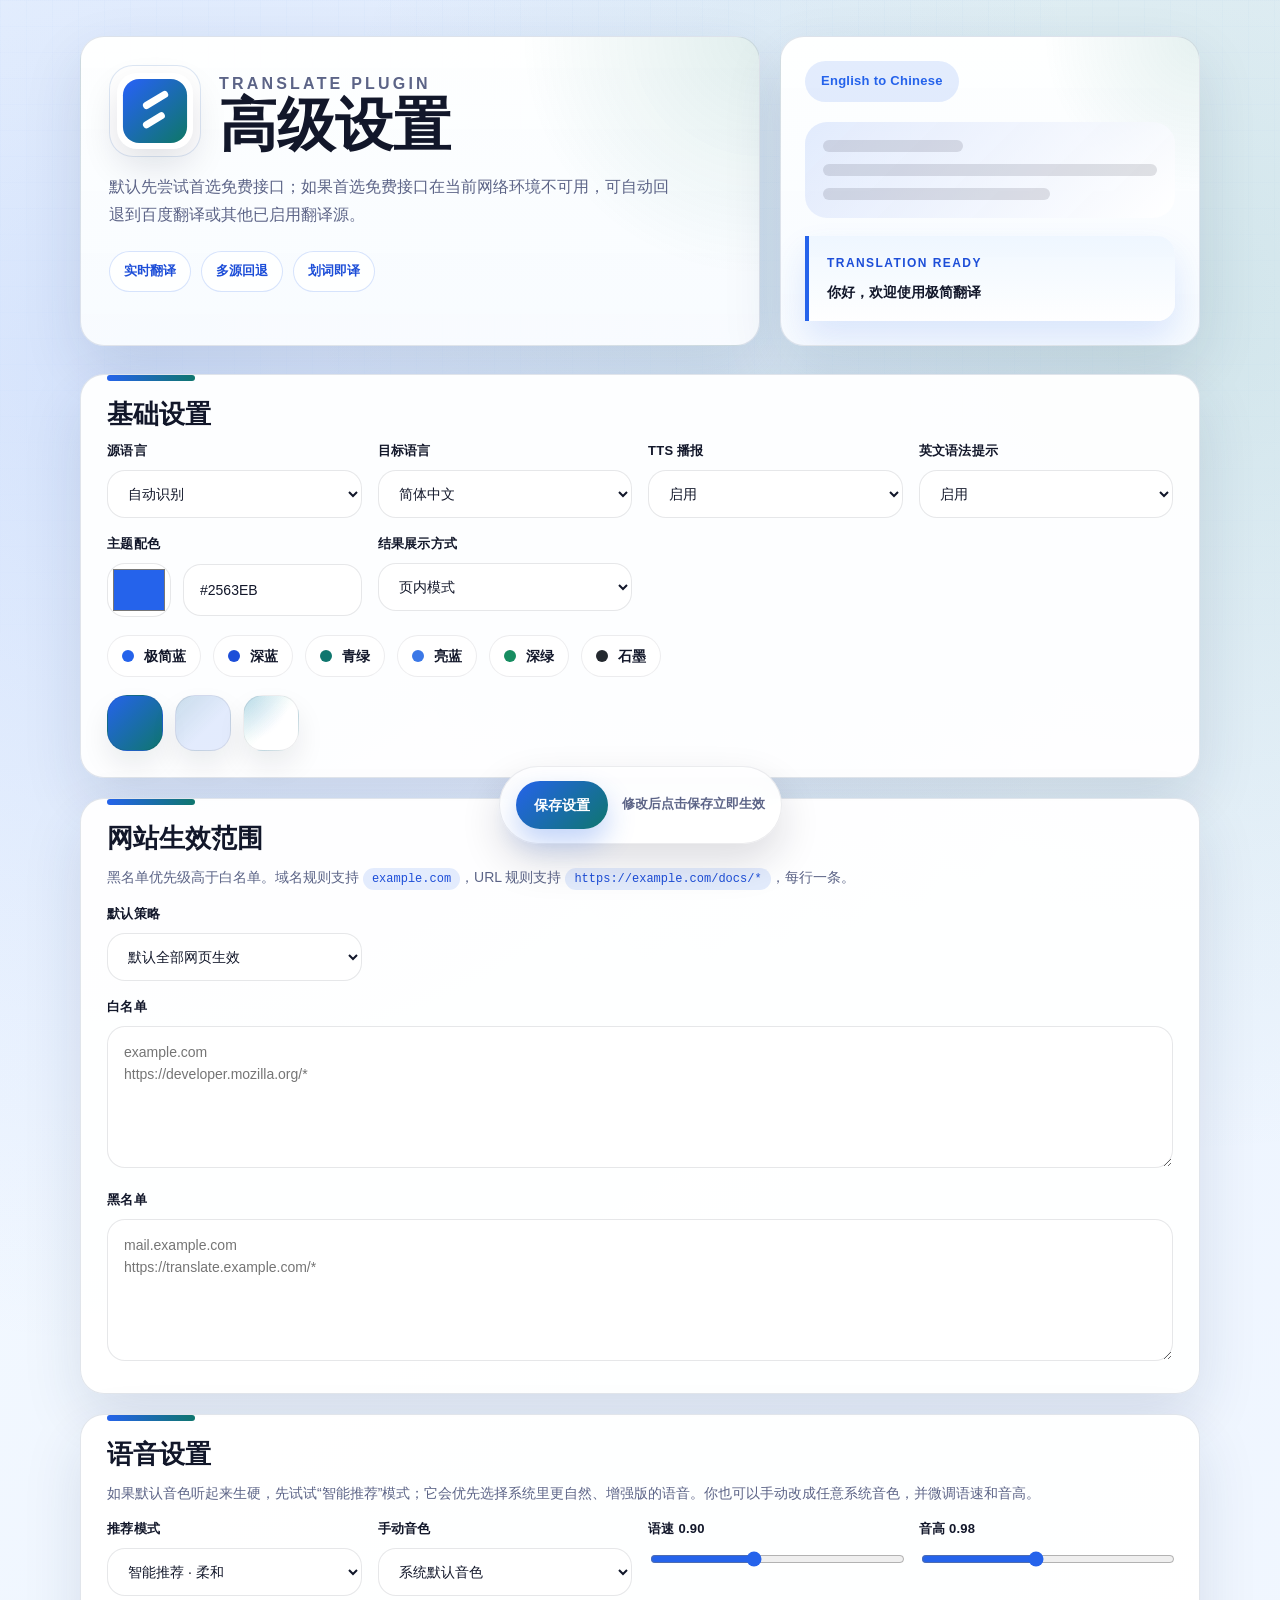
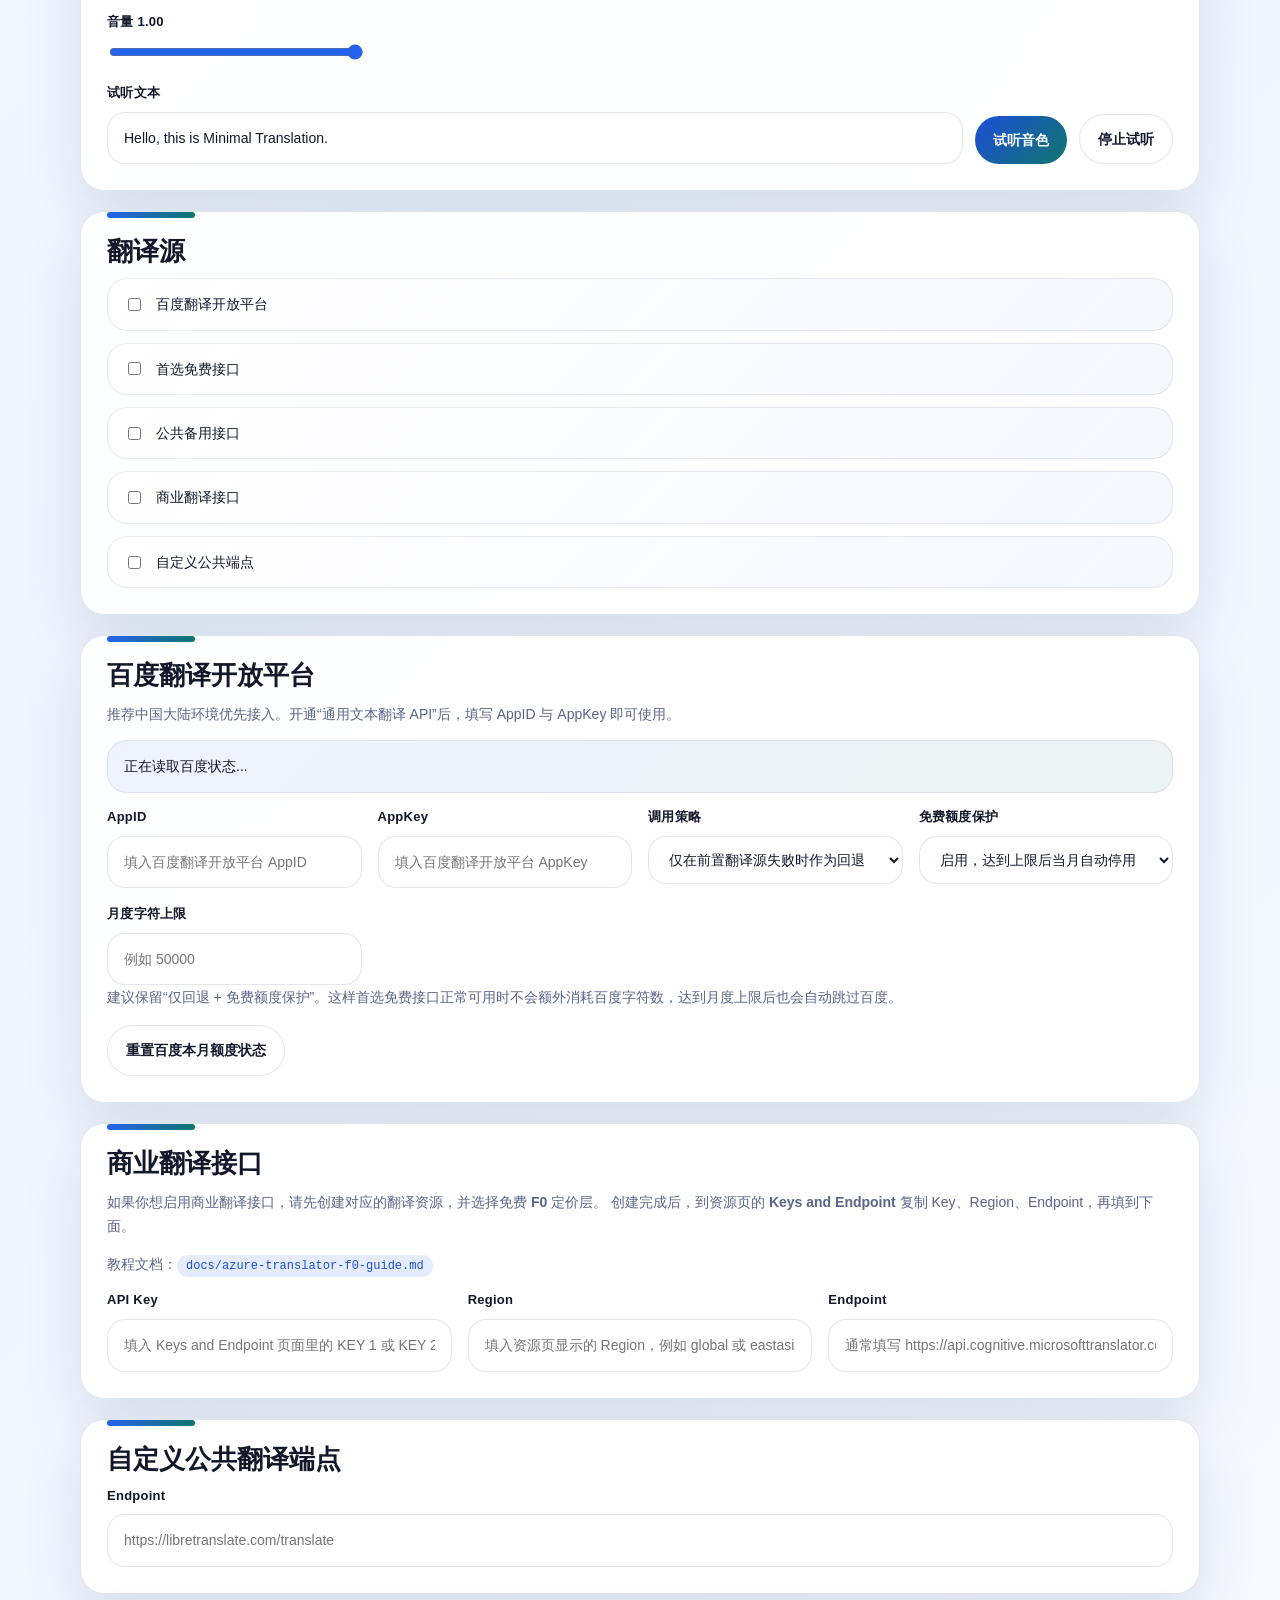
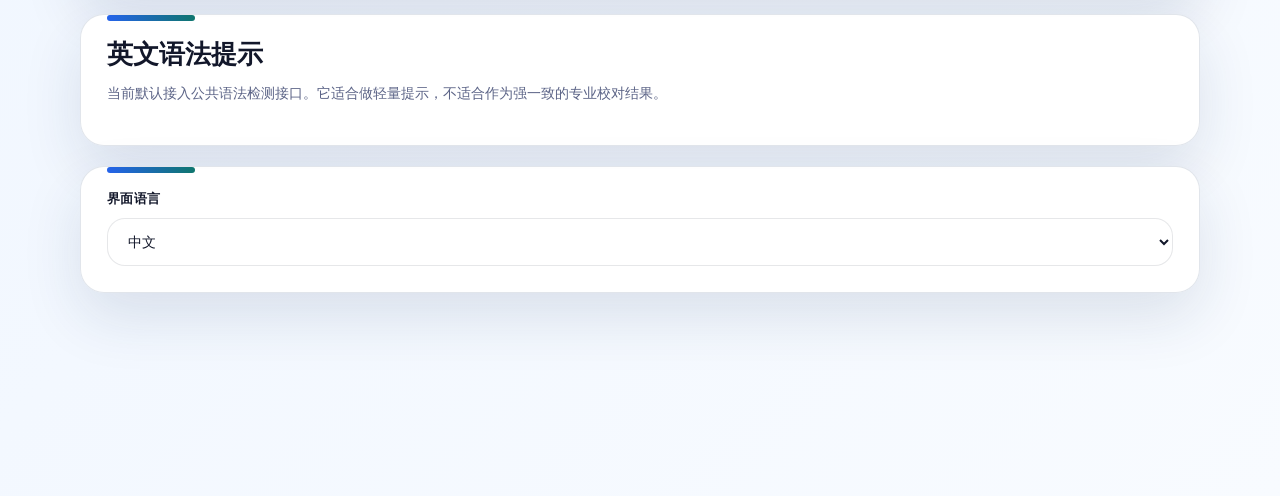
==== commit ea46d662: "Unify extension UI styling" ====
--- a/options.html
+++ b/options.html
@@ -102,29 +102,29 @@
           </label>
         </div>
         <div class="preset-strip" aria-label="推荐配色方案">
-          <button class="preset-chip" type="button" data-theme-color="#1A73E8">
-            <span class="preset-dot" style="--preset-color:#1A73E8;"></span>
-            Google 蓝
-          </button>
-          <button class="preset-chip" type="button" data-theme-color="#FF0000">
-            <span class="preset-dot" style="--preset-color:#FF0000;"></span>
-            YouTube 红
-          </button>
-          <button class="preset-chip" type="button" data-theme-color="#9146FF">
-            <span class="preset-dot" style="--preset-color:#9146FF;"></span>
-            Twitch 紫
-          </button>
-          <button class="preset-chip" type="button" data-theme-color="#FF9900">
-            <span class="preset-dot" style="--preset-color:#FF9900;"></span>
-            Amazon 橙
-          </button>
-          <button class="preset-chip" type="button" data-theme-color="#1DB954">
-            <span class="preset-dot" style="--preset-color:#1DB954;"></span>
-            Spotify 绿
+          <button class="preset-chip" type="button" data-theme-color="#2563EB">
+            <span class="preset-dot" style="--preset-color:#2563EB;"></span>
+            极简蓝
+          </button>
+          <button class="preset-chip" type="button" data-theme-color="#1D4ED8">
+            <span class="preset-dot" style="--preset-color:#1D4ED8;"></span>
+            深蓝
+          </button>
+          <button class="preset-chip" type="button" data-theme-color="#0F766E">
+            <span class="preset-dot" style="--preset-color:#0F766E;"></span>
+            青绿
+          </button>
+          <button class="preset-chip" type="button" data-theme-color="#3B78E7">
+            <span class="preset-dot" style="--preset-color:#3B78E7;"></span>
+            亮蓝
+          </button>
+          <button class="preset-chip" type="button" data-theme-color="#178D61">
+            <span class="preset-dot" style="--preset-color:#178D61;"></span>
+            深绿
           </button>
           <button class="preset-chip" type="button" data-theme-color="#24292F">
             <span class="preset-dot" style="--preset-color:#24292F;"></span>
-            GitHub 黑
+            石墨
           </button>
         </div>
         <div class="theme-preview" aria-hidden="true">
--- a/options.css
+++ b/options.css
@@ -7,12 +7,11 @@
   --muted: #5c6487;
   --accent: #2563eb;
   --accent-2: #1d4ed8;
+  --brand-green: #0f766e;
   --accent-soft: rgba(37, 99, 235, 0.12);
-  --accent-glow: rgba(96, 165, 250, 0.24);
-  --orange: #ff9f1c;
-  --green: #18b67f;
-  --purple: #8b5cf6;
-  --shadow: 0 24px 60px rgba(18, 23, 42, 0.1);
+  --accent-glow: rgba(37, 99, 235, 0.18);
+  --green-soft: rgba(15, 118, 110, 0.12);
+  --shadow: 0 24px 60px rgba(25, 46, 88, 0.12);
 }
 
 * {
@@ -24,9 +23,9 @@
   font: 14px/1.6 "Avenir Next", "Segoe UI", "PingFang SC", "Noto Sans SC", sans-serif;
   color: var(--text);
   background:
-    radial-gradient(circle at 10% 8%, var(--accent-glow), transparent 18%),
-    radial-gradient(circle at 88% 18%, rgba(255, 159, 28, 0.14), transparent 16%),
-    linear-gradient(180deg, #fcfcff 0%, var(--bg) 100%);
+    radial-gradient(circle at 12% 10%, rgba(37, 99, 235, 0.16), transparent 28%),
+    radial-gradient(circle at 92% 8%, rgba(15, 118, 110, 0.14), transparent 24%),
+    linear-gradient(135deg, #f6fbff 0%, #eef5ff 46%, #f8fbff 100%);
 }
 
 body::before {
@@ -62,7 +61,7 @@
 .hero-copy-block,
 .hero-preview-card {
   position: relative;
-  border-radius: 30px;
+  border-radius: 24px;
   overflow: hidden;
   box-shadow: var(--shadow);
 }
@@ -71,22 +70,9 @@
   padding: 28px;
   color: var(--text);
   background:
-    radial-gradient(circle at top right, var(--accent-glow), transparent 30%),
-    linear-gradient(180deg, rgba(255, 255, 255, 0.96) 0%, rgba(247, 250, 255, 0.98) 100%);
-  border: 1px solid rgba(17, 24, 39, 0.08);
-}
-
-.hero-copy-block::after {
-  content: "";
-  position: absolute;
-  right: -48px;
-  top: -48px;
-  width: 180px;
-  height: 180px;
-  border-radius: 36px;
-  transform: rotate(18deg);
-  background:
-    linear-gradient(135deg, var(--accent-soft), rgba(255, 255, 255, 0.02));
+    radial-gradient(circle at top right, rgba(15, 118, 110, 0.12), transparent 32%),
+    linear-gradient(180deg, rgba(255, 255, 255, 0.96) 0%, rgba(248, 251, 255, 0.98) 100%);
+  border: 1px solid rgba(117, 135, 166, 0.22);
 }
 
 .hero-brand {
@@ -102,9 +88,9 @@
   justify-content: center;
   width: 92px;
   height: 92px;
-  border-radius: 28px;
-  background: linear-gradient(180deg, rgba(17, 24, 39, 0.06) 0%, rgba(17, 24, 39, 0.02) 100%);
-  border: 1px solid rgba(17, 24, 39, 0.08);
+  border-radius: 24px;
+  background: #ffffff;
+  border: 1px solid rgba(219, 229, 244, 0.92);
   box-shadow: inset 0 1px 0 rgba(255, 255, 255, 0.7);
   flex-shrink: 0;
 }
@@ -133,14 +119,14 @@
   margin: 0;
   font-size: 58px;
   line-height: 0.94;
-  letter-spacing: -0.04em;
+  letter-spacing: 0;
 }
 
 h2 {
   margin: 0 0 14px;
   font-size: 26px;
   line-height: 1;
-  letter-spacing: -0.03em;
+  letter-spacing: 0;
 }
 
 .hero-copy-block p:last-of-type {
@@ -176,9 +162,9 @@
 .hero-preview-card {
   padding: 24px;
   background:
-    radial-gradient(circle at top right, var(--accent-glow), transparent 30%),
-    linear-gradient(180deg, rgba(255, 255, 255, 0.96) 0%, rgba(248, 251, 255, 0.98) 100%);
-  border: 1px solid rgba(17, 24, 39, 0.08);
+    radial-gradient(circle at top right, rgba(15, 118, 110, 0.1), transparent 30%),
+    linear-gradient(180deg, rgba(255, 255, 255, 0.97) 0%, rgba(248, 251, 255, 0.98) 100%);
+  border: 1px solid rgba(117, 135, 166, 0.22);
 }
 
 .hero-preview-top {
@@ -220,10 +206,11 @@
 .hero-preview-translation {
   margin-top: 18px;
   padding: 18px;
-  border-radius: 22px;
-  background: linear-gradient(135deg, var(--accent) 0%, var(--accent-2) 100%);
-  color: #ffffff;
-  box-shadow: 0 18px 36px var(--accent-glow);
+  border-left: 4px solid var(--accent);
+  border-radius: 0 18px 18px 0;
+  background: linear-gradient(180deg, rgba(239, 246, 255, 0.95), rgba(255, 255, 255, 0.94));
+  color: var(--text);
+  box-shadow: 0 18px 34px rgba(37, 99, 235, 0.14);
 }
 
 .hero-preview-kicker {
@@ -233,15 +220,15 @@
   font-weight: 700;
   letter-spacing: 0.12em;
   text-transform: uppercase;
-  color: rgba(255, 255, 255, 0.76);
+  color: var(--accent-2);
 }
 
 .card {
   position: relative;
   margin-bottom: 20px;
   padding: 26px;
-  border: 1px solid rgba(18, 23, 42, 0.08);
-  border-radius: 28px;
+  border: 1px solid rgba(117, 135, 166, 0.22);
+  border-radius: 24px;
   background: var(--panel);
   box-shadow: var(--shadow);
 }
@@ -258,7 +245,7 @@
   width: 88px;
   height: 6px;
   border-radius: 999px;
-  background: linear-gradient(90deg, var(--accent), var(--orange), var(--green));
+  background: linear-gradient(90deg, var(--accent), var(--brand-green));
 }
 
 .grid {
@@ -387,8 +374,8 @@
 }
 
 .preset-chip.is-active {
-  border-color: transparent;
-  background: linear-gradient(135deg, var(--accent-soft), rgba(255, 159, 28, 0.12));
+  border-color: rgba(37, 99, 235, 0.18);
+  background: linear-gradient(135deg, var(--accent-soft), var(--green-soft));
   box-shadow: 0 14px 28px rgba(18, 23, 42, 0.08);
 }
 
@@ -415,12 +402,12 @@
 }
 
 .theme-swatch[data-theme-swatch="accent"] {
-  background: linear-gradient(135deg, var(--accent), var(--accent-2));
+  background: linear-gradient(135deg, var(--accent), var(--brand-green));
 }
 
 .theme-swatch[data-theme-swatch="soft"] {
   background:
-    linear-gradient(135deg, rgba(255, 159, 28, 0.22), transparent 60%),
+    linear-gradient(135deg, var(--green-soft), transparent 60%),
     var(--accent-soft);
 }
 
@@ -456,15 +443,15 @@
   padding: 14px 16px;
   border-radius: 20px;
   border: 1px solid rgba(17, 24, 39, 0.08);
-  background: linear-gradient(135deg, rgba(37, 99, 235, 0.08), rgba(139, 92, 246, 0.08));
+  background: linear-gradient(135deg, rgba(37, 99, 235, 0.08), rgba(15, 118, 110, 0.08));
 }
 
 .provider-status[data-level="ready"] {
-  background: linear-gradient(135deg, rgba(24, 182, 127, 0.12), rgba(32, 164, 243, 0.1));
+  background: linear-gradient(135deg, rgba(15, 118, 110, 0.12), rgba(37, 99, 235, 0.08));
 }
 
 .provider-status[data-level="warning"] {
-  background: linear-gradient(135deg, rgba(255, 159, 28, 0.14), rgba(239, 68, 68, 0.08));
+  background: linear-gradient(135deg, rgba(37, 99, 235, 0.08), rgba(239, 68, 68, 0.08));
 }
 
 .provider-status-title {
@@ -535,14 +522,14 @@
 
 .primary {
   border: 0;
-  background: linear-gradient(135deg, var(--accent) 0%, var(--accent-2) 100%);
+  background: linear-gradient(135deg, var(--accent) 0%, var(--brand-green) 100%);
   color: #ffffff;
   box-shadow: 0 14px 28px rgba(37, 99, 235, 0.28);
 }
 
 .secondary {
   border: 0;
-  background: linear-gradient(135deg, #171e45, #2d3c8f);
+  background: linear-gradient(135deg, var(--accent-2), var(--brand-green));
   color: #ffffff;
 }
 
@@ -566,8 +553,8 @@
 }
 
 .status[data-state="success"] {
-  background: rgba(24, 182, 127, 0.14);
-  border-color: rgba(24, 182, 127, 0.2);
+  background: rgba(15, 118, 110, 0.12);
+  border-color: rgba(15, 118, 110, 0.2);
   color: #0f766e;
 }
 
